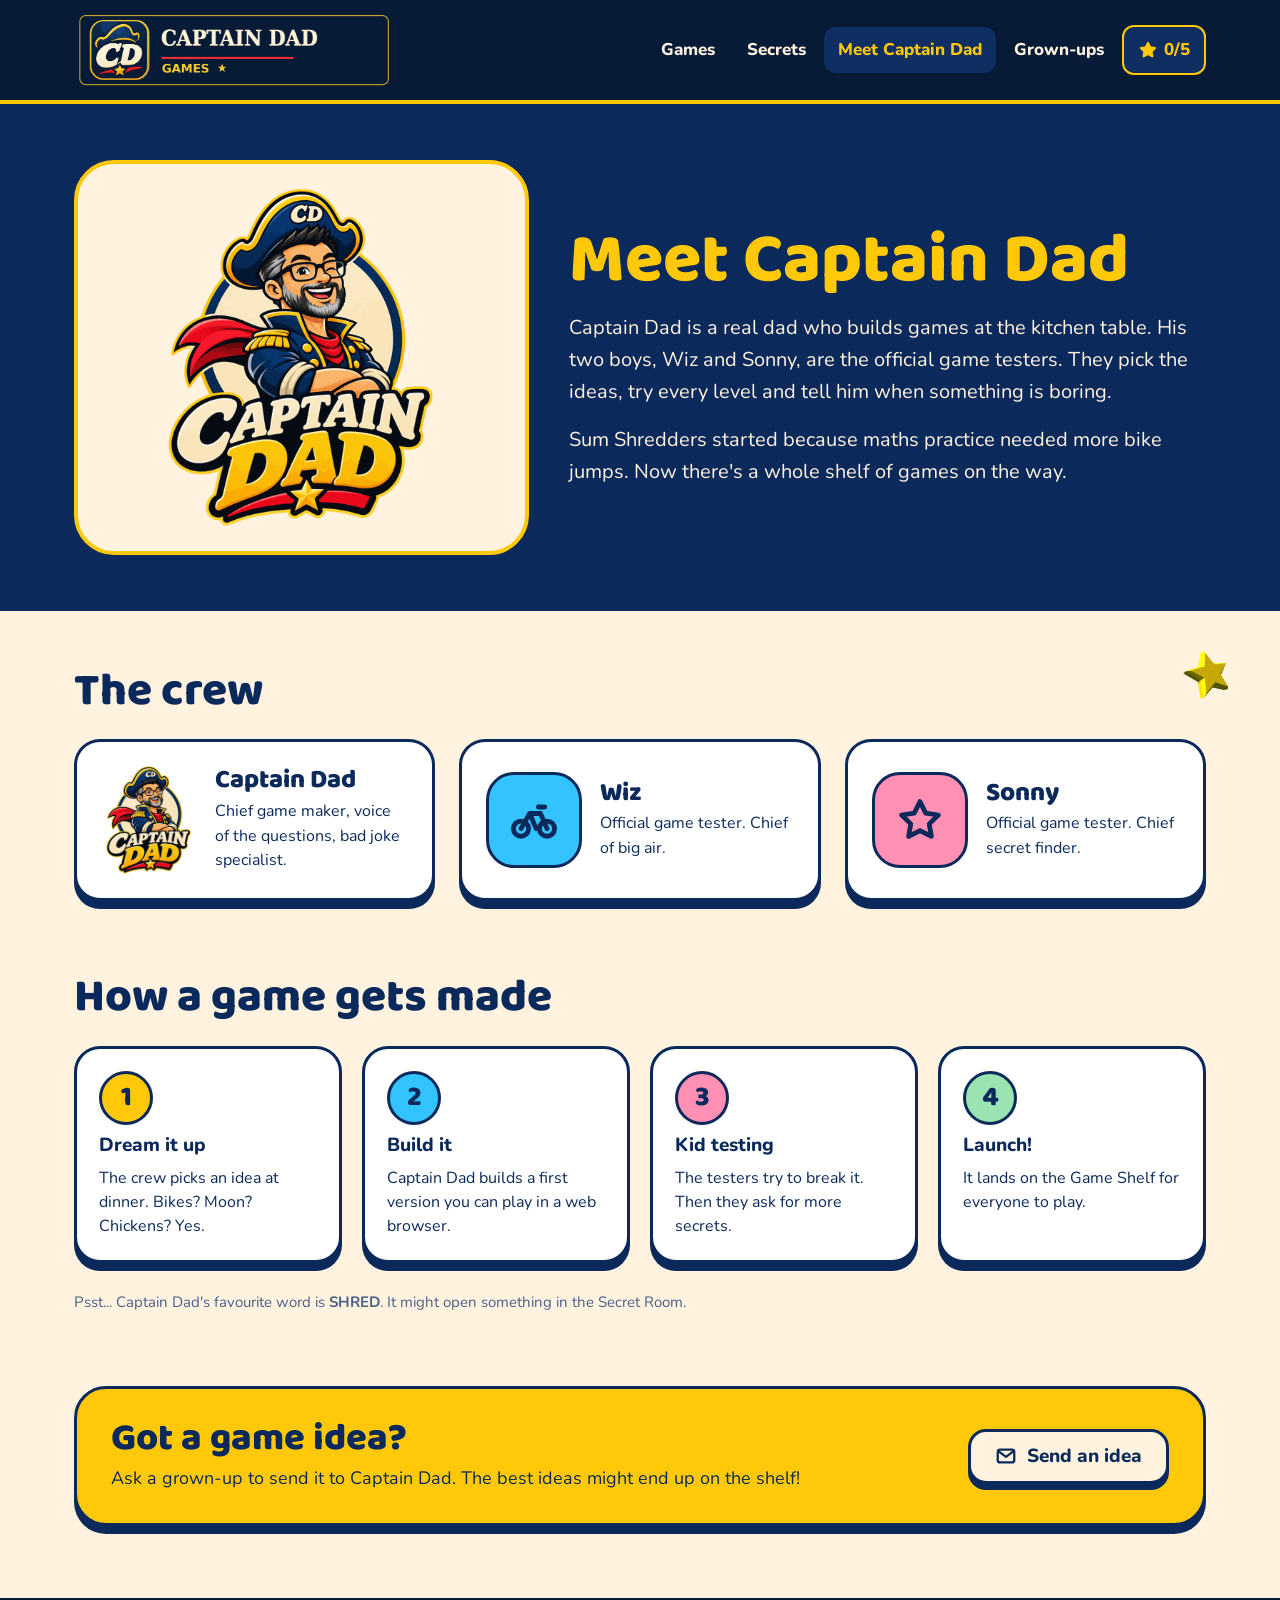
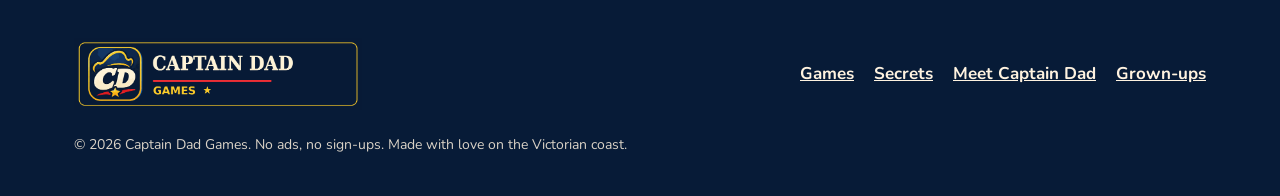
==== captain-dad/index.html @ f45ed6b6 "Captain Dad Games website: live 3D game shelf, Sum Shredders page, Meet Captain Dad, grown-ups, Secr" ====
<!doctype html>
<html lang="en-AU">
<head>
<meta charset="utf-8">
<meta name="viewport" content="width=device-width, initial-scale=1, viewport-fit=cover">
<title>Meet Captain Dad | Captain Dad Games</title>
<meta name="description" content="Captain Dad is a real dad who makes learning games with his two boys as official testers.">
<meta name="theme-color" content="#071b37">
<link rel="icon" type="image/png" sizes="32x32" href="/assets/img/cd-favicon-32.png">
<link rel="apple-touch-icon" href="/assets/img/cd-apple-touch-icon.png">
<link rel="canonical" href="https://captaindad.games/captain-dad/">
<meta property="og:type" content="website">
<meta property="og:site_name" content="Captain Dad Games">
<meta property="og:title" content="Meet Captain Dad | Captain Dad Games">
<meta property="og:description" content="Captain Dad is a real dad who makes learning games with his two boys as official testers.">
<meta property="og:url" content="https://captaindad.games/captain-dad/">
<meta property="og:image" content="https://captaindad.games/assets/img/hero.jpg">
<meta name="twitter:card" content="summary_large_image">
<link rel="preconnect" href="https://fonts.googleapis.com">
<link rel="preconnect" href="https://fonts.gstatic.com" crossorigin>
<link href="https://fonts.googleapis.com/css2?family=Baloo+2:wght@700;800&amp;family=Nunito:wght@400;600;700;800&amp;display=swap" rel="stylesheet">
<link rel="stylesheet" href="/assets/css/site.css">
</head>
<body data-page="captain-dad">
<a class="skip" href="#main">Skip to the good stuff</a>
<header class="site-header">
<div class="wrap">
<a class="logo-link" href="/" aria-label="Captain Dad Games home"><img src="/assets/img/captain-dad-wide-dark.png" alt="Captain Dad Games" width="320" height="80"></a>
<button class="menu-btn" type="button" aria-label="Menu" aria-expanded="false" aria-controls="site-nav"><svg width="24" height="24" viewBox="0 0 24 24" fill="none" stroke="currentColor" stroke-width="3" stroke-linecap="round" stroke-linejoin="round" aria-hidden="true"><path d="M4 7h16M4 12h16M4 17h16"/></svg></button>
<nav id="site-nav" class="nav" aria-label="Main"><a href="/#games">Games</a><a href="/secrets/">Secrets</a><a href="/captain-dad/" aria-current="page">Meet Captain Dad</a><a href="/grown-ups/">Grown-ups</a><a class="star-chip" href="/secrets/" aria-label="Stars found"><svg width="20" height="20" viewBox="0 0 24 24" fill="none" stroke="currentColor" stroke-width="2.5" stroke-linecap="round" stroke-linejoin="round" aria-hidden="true"><path d="M12 3.5l2.6 5.3 5.9.9-4.25 4.1 1 5.8L12 16.9l-5.25 2.7 1-5.8L3.5 9.7l5.9-.9z" fill="currentColor"/></svg><span data-star-count>0/5</span></a></nav>
</div>
</header>

<main id="main">
<section aria-labelledby="mH" style="background:#0b2a5b;color:var(--cream)">
<div class="wrap split" style="padding-top:56px;padding-bottom:56px">
<div style="flex:1 1 300px;display:flex;justify-content:center;background:var(--cream);border-radius:40px;border:4px solid #ffc90a;padding:24px"><img src="/assets/img/captain-dad-logo.png" alt="Captain Dad, winking, in his navy captain's cap" width="300" height="339"></div>
<div style="flex:1.4 1 420px;display:flex;flex-direction:column;gap:16px">
<h1 id="mH" style="color:#ffc90a;font-size:clamp(46px,6vw,70px);line-height:.98">Meet Captain Dad</h1>
<p style="font-size:20px;line-height:1.6">Captain Dad is a real dad who builds games at the kitchen table. His two boys, Wiz and Sonny, are the official game testers. They pick the ideas, try every level and tell him when something is boring.</p>
<p style="font-size:20px;line-height:1.6">Sum Shredders started because maths practice needed more bike jumps. Now there&#39;s a whole shelf of games on the way.</p>
</div>
</div>
</section>

<section class="section" aria-labelledby="crewH" style="position:relative">
<button class="hidden-star" type="button" data-star="captain" aria-label="A hidden golden star!" style="top:40px;right:4%"><img src="/assets/img/star.png" alt="" width="46" height="46"></button>
<div class="wrap">
<h2 id="crewH" style="margin-bottom:24px">The crew</h2>
<div class="grid">
<article class="card" style="padding:24px;display:flex;gap:18px;align-items:center"><img src="/assets/img/captain-dad-logo.png" alt="" width="96" height="108" loading="lazy" style="flex:0 0 96px"><div><h3 style="font-size:26px">Captain Dad</h3><p style="font-size:16px;margin-top:4px">Chief game maker, voice of the questions, bad joke specialist.</p></div></article>
<article class="card" style="padding:24px;display:flex;gap:18px;align-items:center"><span class="tile-icon" style="flex:0 0 96px;width:96px;height:96px;border-radius:28px;background:#33c3ff"><svg width="52" height="52" viewBox="0 0 24 24" fill="none" stroke="#0b2a5b" stroke-width="2.2" stroke-linecap="round" stroke-linejoin="round" aria-hidden="true"><circle cx="6" cy="16" r="3.5"/><circle cx="18" cy="16" r="3.5"/><path d="M6 16l4-7h5l3 7M10 9l3 7M14 6h3"/></svg></span><div><h3 style="font-size:26px">Wiz</h3><p style="font-size:16px;margin-top:4px">Official game tester. Chief of big air.</p></div></article>
<article class="card" style="padding:24px;display:flex;gap:18px;align-items:center"><span class="tile-icon" style="flex:0 0 96px;width:96px;height:96px;border-radius:28px;background:#ff8fb3"><svg width="52" height="52" viewBox="0 0 24 24" fill="none" stroke="#0b2a5b" stroke-width="2.2" stroke-linecap="round" stroke-linejoin="round" aria-hidden="true"><path d="M12 3.5l2.6 5.3 5.9.9-4.25 4.1 1 5.8L12 16.9l-5.25 2.7 1-5.8L3.5 9.7l5.9-.9z"/></svg></span><div><h3 style="font-size:26px">Sonny</h3><p style="font-size:16px;margin-top:4px">Official game tester. Chief secret finder.</p></div></article>
</div>
</div>
</section>

<section class="section" aria-labelledby="howH" style="padding-top:16px">
<div class="wrap">
<h2 id="howH" style="margin-bottom:24px">How a game gets made</h2>
<ol class="steps">
<li class="card"><span class="dot" style="background:#ffc90a">1</span><span class="t">Dream it up</span><span class="d">The crew picks an idea at dinner. Bikes? Moon? Chickens? Yes.</span></li>
<li class="card"><span class="dot" style="background:#33c3ff">2</span><span class="t">Build it</span><span class="d">Captain Dad builds a first version you can play in a web browser.</span></li>
<li class="card"><span class="dot" style="background:#ff8fb3">3</span><span class="t">Kid testing</span><span class="d">The testers try to break it. Then they ask for more secrets.</span></li>
<li class="card"><span class="dot" style="background:#9be3b0">4</span><span class="t">Launch!</span><span class="d">It lands on the Game Shelf for everyone to play.</span></li>
</ol>
<p style="margin-top:28px;font-size:15px;color:var(--muted)">Psst... Captain Dad&#39;s favourite word is <strong>SHRED</strong>. It might open something in the Secret Room.</p>
</div>
</section>

<section class="section" aria-labelledby="ideaH" style="padding-top:16px;padding-bottom:72px">
<div class="wrap">
<div class="callout">
<div style="flex:1 1 420px"><h2 id="ideaH" style="font-size:38px">Got a game idea?</h2><p style="margin-top:6px;font-size:18px">Ask a grown-up to send it to Captain Dad. The best ideas might end up on the shelf!</p></div>
<a class="btn cream" href="#" data-contact data-subject="A game idea for Captain Dad"><svg width="22" height="22" viewBox="0 0 24 24" fill="none" stroke="currentColor" stroke-width="2.5" stroke-linecap="round" stroke-linejoin="round" aria-hidden="true"><rect x="3" y="5" width="18" height="14" rx="2.5"/><path d="M4 7l8 6 8-6"/></svg>Send an idea</a>
</div>
</div>
</section>
</main>
<footer class="site-footer">
<div class="wrap">
<img src="/assets/img/captain-dad-wide-dark.png" alt="Captain Dad Games" width="288" height="72" loading="lazy">
<nav class="foot-links" aria-label="Footer">
<a href="/#games">Games</a><a href="/secrets/">Secrets</a><a href="/captain-dad/">Meet Captain Dad</a><a href="/grown-ups/">Grown-ups</a>
</nav>
<small>© <span data-year>2026</span> Captain Dad Games. No ads, no sign-ups. Made with love on the Victorian coast.</small>
</div>
</footer>
<script src="/assets/js/site.js"></script>
</body>
</html>
---- assets/css/site.css ----
/* Captain Dad Games: shared styles */
:root{
  --navy:#0b2a5b;--navy-art:#071b37;--navy-deep:#050e24;--cream:#fff3e0;--gold:#ffc90a;--sky:#33c3ff;--red:#ff4d4d;
  --muted:#4a5f86;--wood:#c98d4b;
  --display:'Baloo 2','Nunito',system-ui,sans-serif;--body:'Nunito',system-ui,sans-serif;
  --wrap:1180px;
}
*{box-sizing:border-box}
html{scroll-behavior:smooth}
@media (prefers-reduced-motion:reduce){html{scroll-behavior:auto}*{animation:none!important;transition:none!important}}
body{margin:0;background:var(--cream);color:var(--navy);font-family:var(--body);font-size:17px;line-height:1.55;-webkit-text-size-adjust:100%}
img{max-width:100%;display:block}
a{color:var(--navy)}
a:hover{color:#123f85}
h1,h2,h3{font-family:var(--display);font-weight:800;line-height:1.05;margin:0;color:var(--navy)}
p{margin:0}
.wrap{width:100%;max-width:var(--wrap);margin:0 auto;padding-left:24px;padding-right:24px}
.sr-only{position:absolute;width:1px;height:1px;padding:0;margin:-1px;overflow:hidden;clip:rect(0,0,0,0);border:0}
.skip{position:absolute;left:12px;top:-60px;background:var(--gold);color:var(--navy);padding:10px 16px;border-radius:12px;font-weight:800;z-index:50}
.skip:focus{top:12px}
:focus-visible{outline:4px solid var(--sky);outline-offset:3px;border-radius:8px}

/* ---------- header ---------- */
.site-header{background:var(--navy-art);border-bottom:4px solid var(--gold);position:relative;z-index:20}
.site-header .wrap{display:flex;align-items:center;justify-content:space-between;gap:12px;padding-top:10px;padding-bottom:10px}
.logo-link{display:block;line-height:0;flex:0 0 auto}
.logo-link img{width:320px;height:80px}
.nav{display:flex;align-items:center;gap:4px;flex-wrap:wrap}
.nav a{color:var(--cream);text-decoration:none;font-weight:800;font-size:17px;padding:10px 14px;border-radius:12px;min-height:44px;display:inline-flex;align-items:center;gap:6px}
.nav a:hover{background:#0f2f63;color:var(--gold)}
.nav a[aria-current="page"]{background:#0f2f63;color:var(--gold)}
.star-chip{background:#0f2f63;border:2px solid var(--gold);color:var(--gold)!important}
.star-chip svg{flex:0 0 auto}
.menu-btn{display:none;width:48px;height:48px;border-radius:14px;border:3px solid var(--gold);background:transparent;color:var(--gold);align-items:center;justify-content:center;cursor:pointer}
@media (max-width:900px){
  .logo-link img{width:256px;height:64px}
  .menu-btn{display:inline-flex}
  .nav{display:none;position:absolute;left:0;right:0;top:100%;background:var(--navy-art);border-bottom:4px solid var(--gold);flex-direction:column;align-items:stretch;padding:8px 16px 16px}
  .nav.open{display:flex}
  .nav a{font-size:19px;padding:12px 14px}
}
@media (max-width:360px){.logo-link img{width:224px;height:56px}}

/* ---------- buttons & cards ---------- */
.btn{display:inline-flex;align-items:center;justify-content:center;gap:10px;background:var(--gold);color:var(--navy);border:3px solid var(--navy);border-radius:18px;box-shadow:0 6px 0 var(--navy);padding:13px 24px;font-family:var(--body);font-weight:800;font-size:19px;line-height:1.2;text-decoration:none;min-height:52px;cursor:pointer;transition:transform .12s,box-shadow .12s}
.btn:hover{color:var(--navy);transform:translateY(-2px);box-shadow:0 8px 0 var(--navy)}
.btn:active{transform:translateY(4px);box-shadow:0 2px 0 var(--navy)}
.btn.cream{background:var(--cream)}
.btn.sky{background:var(--sky)}
.btn.white{background:#fff}
.btn.big{font-size:22px;padding:16px 32px}
.btn.locked{background:var(--cream);border-style:dashed;box-shadow:none;cursor:default;transform:none}
.card{background:#fff;border:3px solid var(--navy);border-radius:26px;box-shadow:0 8px 0 var(--navy)}
.eyebrow{display:inline-block;background:var(--navy);color:var(--gold);font-weight:800;font-size:15px;letter-spacing:1.5px;padding:8px 14px;border-radius:999px}
.kicker{font-weight:800;font-size:14px;letter-spacing:1.5px;text-transform:uppercase;color:var(--muted)}
.section{padding:56px 0}
.section h2{font-size:clamp(34px,4.5vw,46px)}
.lede{font-size:18px;line-height:1.6;margin-top:8px}
.grid{display:grid;gap:24px;grid-template-columns:repeat(auto-fit,minmax(240px,1fr))}

/* ---------- hero (home) ---------- */
.hero{position:relative;background:#2fb4f5;min-height:600px;display:flex;align-items:center;overflow:hidden}
.hero-stage{position:absolute;inset:0}
.hero-stage canvas,.hero-stage img{position:absolute;inset:0;width:100%;height:100%;object-fit:cover;object-position:80% 50%}
.hero-stage canvas{cursor:default;touch-action:pan-y}
.hero .wrap{position:relative;z-index:2;padding-top:48px;padding-bottom:64px;pointer-events:none}
.hero-copy{max-width:460px;display:flex;flex-direction:column;gap:18px;align-items:flex-start;pointer-events:auto}
.hero h1{font-size:clamp(44px,6vw,72px);line-height:.98;text-shadow:0 3px 0 rgba(255,255,255,.55)}
.hero-copy .blurb{font-size:20px;line-height:1.5;font-weight:700;background:rgba(255,243,224,.88);padding:12px 16px;border-radius:16px}
.btn-row{display:flex;flex-wrap:wrap;gap:14px;margin-top:6px}
.hero-toast{position:absolute;z-index:4;left:50%;bottom:24px;transform:translateX(-50%);background:var(--navy);color:var(--gold);font-weight:800;padding:10px 18px;border-radius:999px;opacity:0;pointer-events:none;transition:opacity .25s}
.hero-toast.show{opacity:1}
@media (max-width:879px){
  .hero{flex-direction:column;align-items:stretch;min-height:0}
  .hero .wrap{order:1}
  .hero-stage{order:2}
  .hero .wrap{padding-top:28px;padding-bottom:0}
  .hero-copy{max-width:none}
  .hero-stage{position:relative;height:clamp(320px,80vw,460px);margin-top:8px}
  .hero-stage img{object-position:50% 60%}
}

/* ---------- game shelf ---------- */
.shelf-head{display:flex;flex-wrap:wrap;align-items:flex-end;justify-content:space-between;gap:16px;margin-bottom:76px}
.shelf-head img{width:260px;height:auto}
.shelf{display:grid;gap:28px;row-gap:84px;grid-template-columns:repeat(auto-fit,minmax(250px,1fr))}
.game-card{position:relative;padding:22px 22px 24px;display:flex;flex-direction:column;gap:12px}
.game-card .box{width:170px;height:184px;object-fit:contain;align-self:center;margin-top:-64px;filter:drop-shadow(0 10px 10px rgba(11,42,91,.25));transition:transform .2s}
.game-card:hover .box{transform:translateY(-6px) rotate(-2deg)}
.game-card h3{font-size:28px}
.game-card .desc{flex-grow:1;font-size:16px;line-height:1.5}
.badge-new{position:absolute;top:14px;right:14px;background:var(--red);color:#fff;font-weight:800;font-size:13px;letter-spacing:1px;padding:5px 10px;border-radius:999px}
.plank{height:30px;margin-top:28px;background:var(--wood);border:3px solid var(--navy);border-radius:12px;box-shadow:0 8px 0 var(--navy)}

/* ---------- star hunt ---------- */
.hidden-star{position:absolute;width:46px;height:46px;padding:0;border:0;background:transparent;cursor:pointer;z-index:5;animation:twinkle 2.6s ease-in-out infinite}
.hidden-star img{width:100%;height:100%;object-fit:contain;transform:rotate(-12deg)}
.hidden-star.found{display:none}
@keyframes twinkle{0%,100%{transform:scale(1)}50%{transform:scale(1.12)}}
.star-pop{position:fixed;z-index:60;pointer-events:none;width:64px;height:64px;animation:pop .9s ease-out forwards}
@keyframes pop{0%{transform:scale(.6);opacity:1}100%{transform:translateY(-80px) scale(1.6);opacity:0}}
.toast{position:fixed;left:50%;bottom:24px;transform:translateX(-50%) translateY(20px);background:var(--navy);color:var(--cream);border:3px solid var(--gold);font-weight:800;font-size:18px;padding:12px 20px;border-radius:18px;z-index:70;opacity:0;transition:opacity .25s,transform .25s;max-width:calc(100vw - 32px);text-align:center}
.toast.show{opacity:1;transform:translateX(-50%) translateY(0)}
.hunt{position:relative;background:var(--navy);color:var(--cream);border-radius:32px;padding:30px 34px;display:flex;flex-wrap:wrap;align-items:center;gap:26px;box-shadow:0 8px 0 var(--navy-deep)}
.hunt img{width:104px;height:auto}
.hunt h2{color:var(--gold);font-size:36px}
.hunt .txt{flex:1 1 320px}
.pips{display:flex;gap:8px;align-items:center}
.pips svg{width:34px;height:34px}
.pips .on{color:var(--gold)}
.pips .off{color:#6f86b3}
.pips .count{margin-left:8px;font-family:var(--display);font-weight:800;font-size:28px;color:var(--gold)}
.hunt a{color:var(--gold)}

/* ---------- misc sections ---------- */
.split{display:flex;flex-wrap:wrap;gap:40px;align-items:center}
.split > *{min-width:0}
.ticks{list-style:none;margin:0;padding:0;display:grid;gap:16px;grid-template-columns:repeat(auto-fit,minmax(180px,1fr))}
.ticks li{display:flex;gap:10px;align-items:center;font-weight:800;font-size:17px}
.band-white{background:#fff;border-top:3px solid var(--navy)}
.steps{list-style:none;margin:0;padding:0;display:grid;gap:20px;grid-template-columns:repeat(auto-fit,minmax(230px,1fr))}
.steps li{padding:22px;display:flex;flex-direction:column;gap:6px}
.steps .num{font-family:var(--display);font-weight:800;font-size:44px;line-height:1}
.steps .t{font-weight:800;font-size:19px}
.steps .d{font-size:16px;line-height:1.5}
.dot{width:54px;height:54px;border-radius:50%;border:3px solid var(--navy);display:inline-flex;align-items:center;justify-content:center;font-family:var(--display);font-weight:800;font-size:28px}
.tile-icon{flex:0 0 52px;width:52px;height:52px;border-radius:16px;border:3px solid var(--navy);display:inline-flex;align-items:center;justify-content:center}
.feats{list-style:none;margin:0;padding:0;display:grid;gap:24px;grid-template-columns:repeat(auto-fit,minmax(260px,1fr))}
.feats li{display:flex;gap:14px;align-items:flex-start}
.feats .t{font-weight:800;font-size:18px}
.feats .d{font-size:16px;line-height:1.5;margin-top:2px}
.shots{display:grid;gap:24px;grid-template-columns:repeat(auto-fit,minmax(300px,1fr))}
.shots figure{margin:0;display:flex;flex-direction:column;gap:10px}
.shots img{width:100%;height:auto;aspect-ratio:16/9;object-fit:cover;border:3px solid var(--navy);border-radius:20px;box-shadow:0 6px 0 var(--navy)}
.shots figcaption{font-weight:800;font-size:16px}
.levels{display:grid;gap:24px;grid-template-columns:repeat(auto-fit,minmax(280px,1fr))}
.level{padding:24px;display:flex;flex-direction:column;gap:12px}
.level .top{display:flex;justify-content:space-between;align-items:center;gap:10px;flex-wrap:wrap}
.level h3{font-size:30px}
.pill{color:#fff;font-weight:800;font-size:14px;padding:6px 12px;border-radius:999px}
.level ul{list-style:none;margin:0;padding:0;display:flex;flex-direction:column;gap:6px}
.level li{display:flex;gap:8px;align-items:flex-start;font-size:16px;line-height:1.5}
.level li svg{flex:0 0 18px;margin-top:3px}
.level .ex{font-family:var(--display);font-weight:800;font-size:26px;background:var(--cream);border-radius:14px;padding:8px 14px;text-align:center}
.game-hero{background:linear-gradient(180deg,#2fb4f5 0%,#9fe3ff 100%);border-bottom:3px solid var(--navy)}
.game-hero .split{padding-top:44px;padding-bottom:56px}
.game-hero .copy{flex:1 1 360px;display:flex;flex-direction:column;gap:16px;align-items:flex-start}
.game-hero .pic{flex:1.3 1 440px}
.game-hero .pic img{width:100%;height:auto;aspect-ratio:16/9;object-fit:cover;border:4px solid var(--navy);border-radius:26px;box-shadow:0 10px 0 var(--navy);transform:rotate(1.5deg)}
.app-icon{width:120px;height:120px;border-radius:27px;border:3px solid var(--navy);box-shadow:0 6px 0 var(--navy)}
.devices{display:flex;flex-wrap:wrap;gap:8px 16px;align-items:center;font-weight:700;font-size:15px}
.devices span{display:inline-flex;gap:6px;align-items:center}
.back{font-weight:800;font-size:16px}
.panel-navy{background:var(--navy);color:var(--cream);border-radius:28px;padding:28px 30px}
.panel-navy h2{color:var(--gold)}
.callout{background:var(--gold);border:3px solid var(--navy);border-radius:32px;box-shadow:0 8px 0 var(--navy);padding:30px 34px;display:flex;flex-wrap:wrap;gap:24px;align-items:center;justify-content:space-between}
.table-box{overflow-x:auto;border:3px solid var(--navy);border-radius:22px;background:#fff}
table{width:100%;min-width:640px;border-collapse:collapse}
th,td{padding:14px 16px;text-align:left;vertical-align:top;font-size:16px;line-height:1.5}
thead th{background:var(--navy);color:var(--cream);font-size:15px}
tbody tr+tr th,tbody tr+tr td{border-top:2px solid #e5d9c4}
tbody th{font-weight:800}
details{background:#fff;border:3px solid var(--navy);border-radius:18px;padding:14px 20px}
summary{font-weight:800;font-size:18px;cursor:pointer;min-height:30px}
details p{margin-top:10px;font-size:16px;line-height:1.55}
.faq{display:flex;flex-direction:column;gap:12px}

/* ---------- secrets ---------- */
.secret-page{background:var(--navy-art);color:var(--cream)}
.secret-page h1,.secret-page h2{color:var(--gold)}
.badges{list-style:none;margin:0;padding:0;display:grid;gap:18px;grid-template-columns:repeat(auto-fit,minmax(190px,1fr))}
.badge{border-radius:24px;padding:20px;display:flex;flex-direction:column;align-items:center;gap:8px;text-align:center;background:#0b2550;border:3px dashed #4d6799}
.badge .medal{width:84px;height:84px;border-radius:50%;display:inline-flex;align-items:center;justify-content:center;background:#1b3a6e;border:4px solid #4d6799;color:#9fb2d6}
.badge .t{font-weight:800;font-size:18px;color:#c9d5ec}
.badge .d{font-size:15px;line-height:1.45;color:#9fb2d6}
.badge.got{background:#13386f;border:3px solid var(--gold)}
.badge.got .medal{border-color:var(--gold);color:var(--navy);box-shadow:0 5px 0 var(--navy-deep)}
.badge.got .t{color:var(--gold)}
.badge.got .d{color:var(--cream)}
.code-form{flex:1 1 420px;background:var(--gold);color:var(--navy);border:3px solid var(--navy);border-radius:28px;box-shadow:0 8px 0 var(--navy-deep);padding:28px 30px;display:flex;flex-direction:column;gap:12px}
.code-form h2{color:var(--navy)}
.code-form input{flex:1 1 200px;min-width:0;min-height:54px;border:3px solid var(--navy);border-radius:16px;padding:0 16px;font-family:var(--display);font-weight:800;font-size:24px;letter-spacing:3px;text-transform:uppercase;color:var(--navy);background:#fff}
.code-msg{font-weight:800;font-size:18px;min-height:27px}
.code-msg.good{background:#fff;border-radius:14px;padding:10px 14px}
.soon{flex:1 1 420px;background:#13386f;border:3px solid var(--sky);border-radius:28px;padding:28px 30px;display:flex;gap:20px;align-items:center;flex-wrap:wrap}
.soon h2{color:var(--sky)}

/* ---------- footer ---------- */
.site-footer{background:var(--navy-art);color:var(--cream)}
.site-footer .wrap{display:flex;flex-wrap:wrap;gap:24px 32px;justify-content:space-between;align-items:center;padding-top:40px;padding-bottom:40px}
.site-footer img{width:288px;height:72px}
.foot-links{display:flex;flex-wrap:wrap;gap:8px 20px;font-weight:700}
.foot-links a{color:var(--cream)}
.foot-links a:hover{color:var(--gold)}
.site-footer small{width:100%;font-size:14px;opacity:.85}
@media (max-width:879px){.hero .hidden-star{top:auto!important;bottom:16px;right:16px!important}}
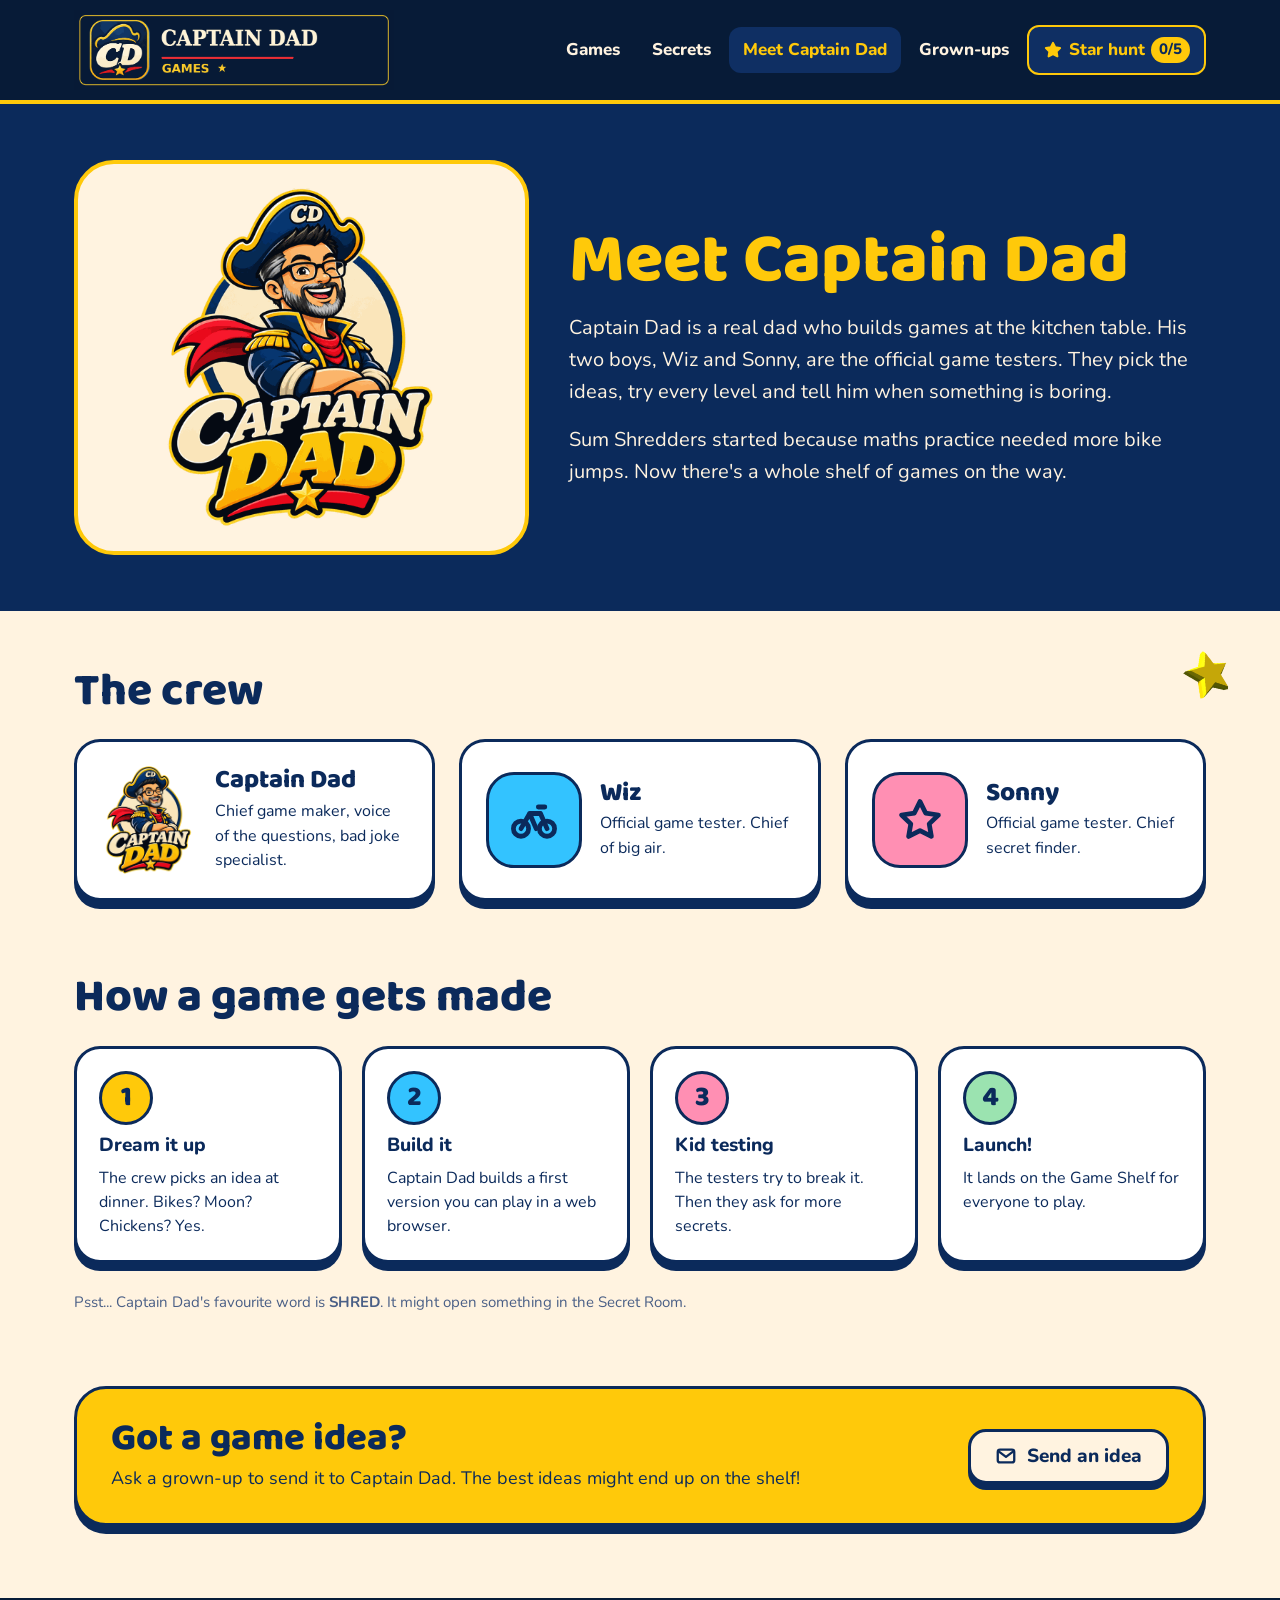
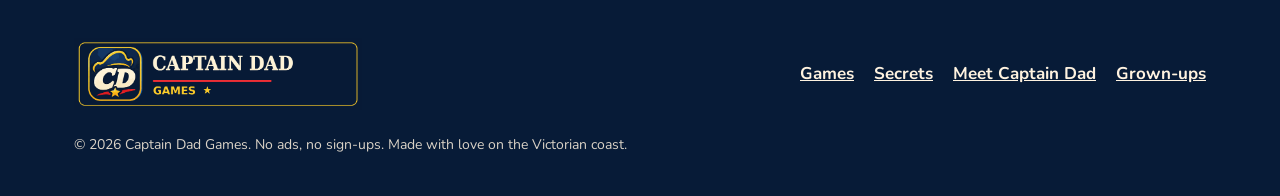
==== commit 9721ca21: "Star hunt counter: label it 'Stars found' with a progress bar so it doesn't look like a rating Co-Au" ====
--- a/captain-dad/index.html
+++ b/captain-dad/index.html
@@ -27,7 +27,7 @@
 <div class="wrap">
 <a class="logo-link" href="/" aria-label="Captain Dad Games home"><img src="/assets/img/captain-dad-wide-dark.png" alt="Captain Dad Games" width="320" height="80"></a>
 <button class="menu-btn" type="button" aria-label="Menu" aria-expanded="false" aria-controls="site-nav"><svg width="24" height="24" viewBox="0 0 24 24" fill="none" stroke="currentColor" stroke-width="3" stroke-linecap="round" stroke-linejoin="round" aria-hidden="true"><path d="M4 7h16M4 12h16M4 17h16"/></svg></button>
-<nav id="site-nav" class="nav" aria-label="Main"><a href="/#games">Games</a><a href="/secrets/">Secrets</a><a href="/captain-dad/" aria-current="page">Meet Captain Dad</a><a href="/grown-ups/">Grown-ups</a><a class="star-chip" href="/secrets/" aria-label="Stars found"><svg width="20" height="20" viewBox="0 0 24 24" fill="none" stroke="currentColor" stroke-width="2.5" stroke-linecap="round" stroke-linejoin="round" aria-hidden="true"><path d="M12 3.5l2.6 5.3 5.9.9-4.25 4.1 1 5.8L12 16.9l-5.25 2.7 1-5.8L3.5 9.7l5.9-.9z" fill="currentColor"/></svg><span data-star-count>0/5</span></a></nav>
+<nav id="site-nav" class="nav" aria-label="Main"><a href="/#games">Games</a><a href="/secrets/">Secrets</a><a href="/captain-dad/" aria-current="page">Meet Captain Dad</a><a href="/grown-ups/">Grown-ups</a><a class="star-chip" href="/secrets/" aria-label="Star hunt: stars found so far"><svg width="20" height="20" viewBox="0 0 24 24" fill="none" stroke="currentColor" stroke-width="2.5" stroke-linecap="round" stroke-linejoin="round" aria-hidden="true"><path d="M12 3.5l2.6 5.3 5.9.9-4.25 4.1 1 5.8L12 16.9l-5.25 2.7 1-5.8L3.5 9.7l5.9-.9z" fill="currentColor"/></svg><span>Star hunt</span><span data-star-count>0/5</span></a></nav>
 </div>
 </header>
 
--- a/assets/css/site.css
+++ b/assets/css/site.css
@@ -31,6 +31,7 @@
 .nav a[aria-current="page"]{background:#0f2f63;color:var(--gold)}
 .star-chip{background:#0f2f63;border:2px solid var(--gold);color:var(--gold)!important}
 .star-chip svg{flex:0 0 auto}
+.star-chip [data-star-count]{background:var(--gold);color:var(--navy);border-radius:999px;padding:1px 8px;font-size:15px}
 .menu-btn{display:none;width:48px;height:48px;border-radius:14px;border:3px solid var(--gold);background:transparent;color:var(--gold);align-items:center;justify-content:center;cursor:pointer}
 @media (max-width:900px){
   .logo-link img{width:256px;height:64px}
@@ -105,11 +106,13 @@
 .hunt img{width:104px;height:auto}
 .hunt h2{color:var(--gold);font-size:36px}
 .hunt .txt{flex:1 1 320px}
-.pips{display:flex;gap:8px;align-items:center}
-.pips svg{width:34px;height:34px}
-.pips .on{color:var(--gold)}
-.pips .off{color:#6f86b3}
-.pips .count{margin-left:8px;font-family:var(--display);font-weight:800;font-size:28px;color:var(--gold)}
+.pips{display:flex;flex-wrap:wrap;gap:8px 12px;align-items:center}
+.pips-label{width:100%;font-weight:800;font-size:14px;letter-spacing:1.5px;text-transform:uppercase;color:#c9d5ec}
+.pips-track{display:flex;gap:6px;background:#06142e;border:3px solid #4d6799;border-radius:16px;padding:5px}
+.pips .slot{width:34px;height:30px;border-radius:9px;background:#1b3a6e;display:inline-flex;align-items:center;justify-content:center;color:var(--navy)}
+.pips .slot.on{background:var(--gold)}
+.pips .slot svg{width:20px;height:20px}
+.pips .count{font-family:var(--display);font-weight:800;font-size:26px;color:var(--gold);white-space:nowrap}
 .hunt a{color:var(--gold)}
 
 /* ---------- misc sections ---------- */
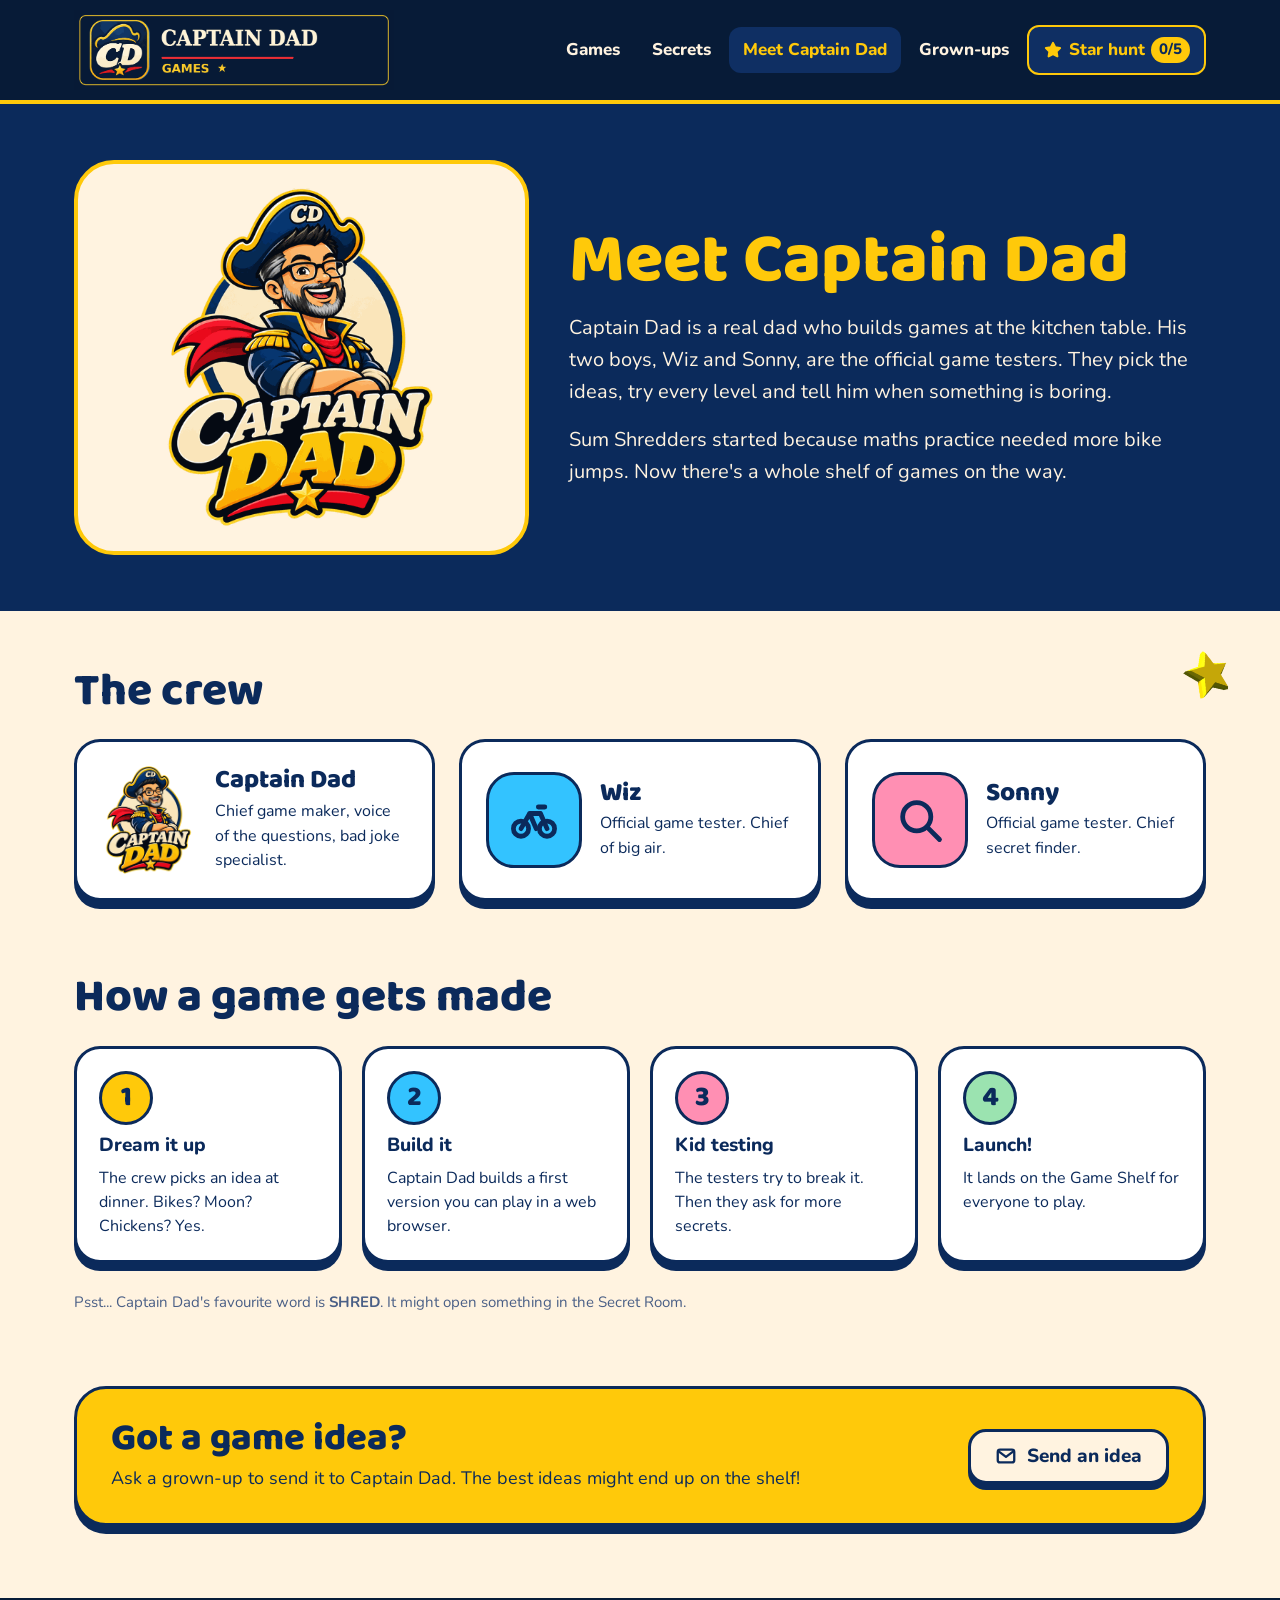
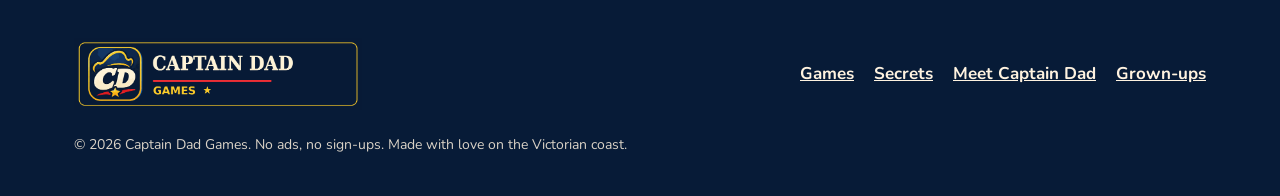
==== commit 21f056fd: "Keep stars for the star hunt only: gems in 3D, ticks, gift and magnifier icons elsewhere Co-Authored" ====
--- a/captain-dad/index.html
+++ b/captain-dad/index.html
@@ -50,7 +50,7 @@
 <div class="grid">
 <article class="card" style="padding:24px;display:flex;gap:18px;align-items:center"><img src="/assets/img/captain-dad-logo.png" alt="" width="96" height="108" loading="lazy" style="flex:0 0 96px"><div><h3 style="font-size:26px">Captain Dad</h3><p style="font-size:16px;margin-top:4px">Chief game maker, voice of the questions, bad joke specialist.</p></div></article>
 <article class="card" style="padding:24px;display:flex;gap:18px;align-items:center"><span class="tile-icon" style="flex:0 0 96px;width:96px;height:96px;border-radius:28px;background:#33c3ff"><svg width="52" height="52" viewBox="0 0 24 24" fill="none" stroke="#0b2a5b" stroke-width="2.2" stroke-linecap="round" stroke-linejoin="round" aria-hidden="true"><circle cx="6" cy="16" r="3.5"/><circle cx="18" cy="16" r="3.5"/><path d="M6 16l4-7h5l3 7M10 9l3 7M14 6h3"/></svg></span><div><h3 style="font-size:26px">Wiz</h3><p style="font-size:16px;margin-top:4px">Official game tester. Chief of big air.</p></div></article>
-<article class="card" style="padding:24px;display:flex;gap:18px;align-items:center"><span class="tile-icon" style="flex:0 0 96px;width:96px;height:96px;border-radius:28px;background:#ff8fb3"><svg width="52" height="52" viewBox="0 0 24 24" fill="none" stroke="#0b2a5b" stroke-width="2.2" stroke-linecap="round" stroke-linejoin="round" aria-hidden="true"><path d="M12 3.5l2.6 5.3 5.9.9-4.25 4.1 1 5.8L12 16.9l-5.25 2.7 1-5.8L3.5 9.7l5.9-.9z"/></svg></span><div><h3 style="font-size:26px">Sonny</h3><p style="font-size:16px;margin-top:4px">Official game tester. Chief secret finder.</p></div></article>
+<article class="card" style="padding:24px;display:flex;gap:18px;align-items:center"><span class="tile-icon" style="flex:0 0 96px;width:96px;height:96px;border-radius:28px;background:#ff8fb3"><svg width="52" height="52" viewBox="0 0 24 24" fill="none" stroke="#0b2a5b" stroke-width="2.2" stroke-linecap="round" stroke-linejoin="round" aria-hidden="true"><circle cx="10.5" cy="10.5" r="6.5"/><path d="M15.3 15.3L21 21"/></svg></span><div><h3 style="font-size:26px">Sonny</h3><p style="font-size:16px;margin-top:4px">Official game tester. Chief secret finder.</p></div></article>
 </div>
 </div>
 </section>
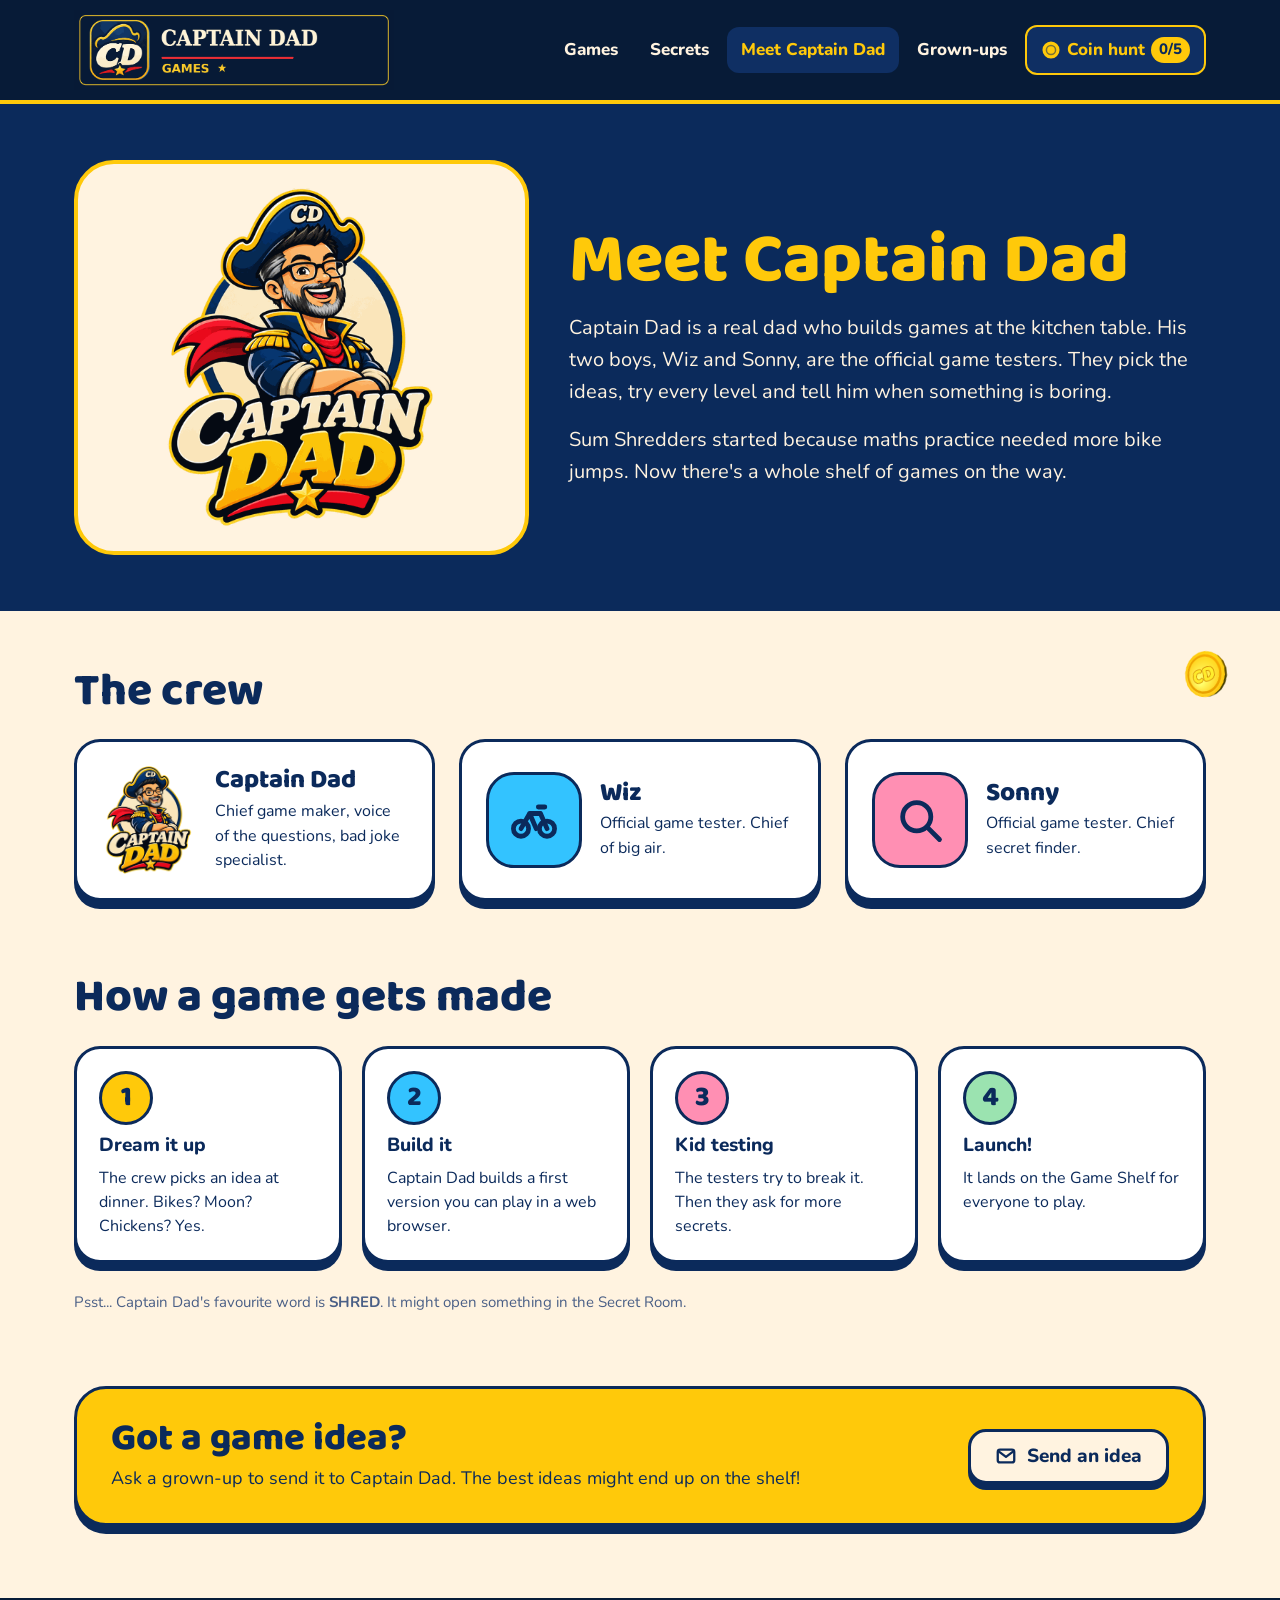
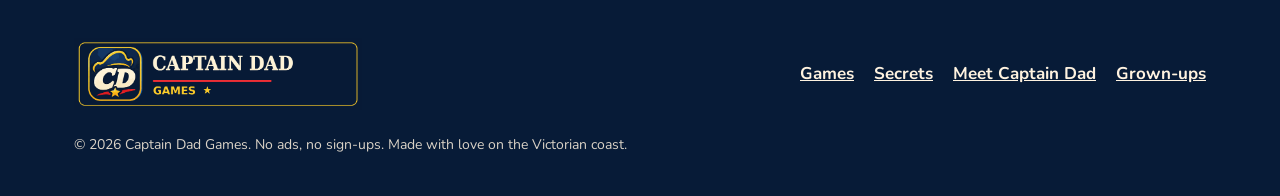
==== commit 32ff00e4: "Star hunt becomes a coin hunt (gold CD coins) with a ? help tooltip Co-Authored-By: Claude Opus 5.5 " ====
--- a/captain-dad/index.html
+++ b/captain-dad/index.html
@@ -6,35 +6,35 @@
 <title>Meet Captain Dad | Captain Dad Games</title>
 <meta name="description" content="Captain Dad is a real dad who makes learning games with his two boys as official testers.">
 <meta name="theme-color" content="#071b37">
-<link rel="icon" type="image/png" sizes="32x32" href="/assets/img/cd-favicon-32.png">
-<link rel="apple-touch-icon" href="/assets/img/cd-apple-touch-icon.png">
+<link rel="icon" type="image/png" sizes="32x32" href="/assets/img/cd-favicon-32.png?v=3">
+<link rel="apple-touch-icon" href="/assets/img/cd-apple-touch-icon.png?v=3">
 <link rel="canonical" href="https://captaindad.games/captain-dad/">
 <meta property="og:type" content="website">
 <meta property="og:site_name" content="Captain Dad Games">
 <meta property="og:title" content="Meet Captain Dad | Captain Dad Games">
 <meta property="og:description" content="Captain Dad is a real dad who makes learning games with his two boys as official testers.">
 <meta property="og:url" content="https://captaindad.games/captain-dad/">
-<meta property="og:image" content="https://captaindad.games/assets/img/hero.jpg">
+<meta property="og:image" content="https://captaindad.games/assets/img/hero.jpg?v=3">
 <meta name="twitter:card" content="summary_large_image">
 <link rel="preconnect" href="https://fonts.googleapis.com">
 <link rel="preconnect" href="https://fonts.gstatic.com" crossorigin>
 <link href="https://fonts.googleapis.com/css2?family=Baloo+2:wght@700;800&amp;family=Nunito:wght@400;600;700;800&amp;display=swap" rel="stylesheet">
-<link rel="stylesheet" href="/assets/css/site.css">
+<link rel="stylesheet" href="/assets/css/site.css?v=4">
 </head>
 <body data-page="captain-dad">
 <a class="skip" href="#main">Skip to the good stuff</a>
 <header class="site-header">
 <div class="wrap">
-<a class="logo-link" href="/" aria-label="Captain Dad Games home"><img src="/assets/img/captain-dad-wide-dark.png" alt="Captain Dad Games" width="320" height="80"></a>
+<a class="logo-link" href="/" aria-label="Captain Dad Games home"><img src="/assets/img/captain-dad-wide-dark.png?v=3" alt="Captain Dad Games" width="320" height="80"></a>
 <button class="menu-btn" type="button" aria-label="Menu" aria-expanded="false" aria-controls="site-nav"><svg width="24" height="24" viewBox="0 0 24 24" fill="none" stroke="currentColor" stroke-width="3" stroke-linecap="round" stroke-linejoin="round" aria-hidden="true"><path d="M4 7h16M4 12h16M4 17h16"/></svg></button>
-<nav id="site-nav" class="nav" aria-label="Main"><a href="/#games">Games</a><a href="/secrets/">Secrets</a><a href="/captain-dad/" aria-current="page">Meet Captain Dad</a><a href="/grown-ups/">Grown-ups</a><a class="star-chip" href="/secrets/" aria-label="Star hunt: stars found so far"><svg width="20" height="20" viewBox="0 0 24 24" fill="none" stroke="currentColor" stroke-width="2.5" stroke-linecap="round" stroke-linejoin="round" aria-hidden="true"><path d="M12 3.5l2.6 5.3 5.9.9-4.25 4.1 1 5.8L12 16.9l-5.25 2.7 1-5.8L3.5 9.7l5.9-.9z" fill="currentColor"/></svg><span>Star hunt</span><span data-star-count>0/5</span></a></nav>
+<nav id="site-nav" class="nav" aria-label="Main"><a href="/#games">Games</a><a href="/secrets/">Secrets</a><a href="/captain-dad/" aria-current="page">Meet Captain Dad</a><a href="/grown-ups/">Grown-ups</a><a class="coin-chip" href="/secrets/" aria-label="Coin hunt: coins found so far"><svg width="20" height="20" viewBox="0 0 24 24" fill="none" stroke="currentColor" stroke-width="2.5" stroke-linecap="round" stroke-linejoin="round" aria-hidden="true"><circle cx="12" cy="12" r="9" fill="currentColor"/><circle cx="12" cy="12" r="5.5" fill="none" stroke="#0b2a5b" stroke-width="1.8" opacity=".55"/></svg><span>Coin hunt</span><span data-star-count>0/5</span></a></nav>
 </div>
 </header>
 
 <main id="main">
 <section aria-labelledby="mH" style="background:#0b2a5b;color:var(--cream)">
 <div class="wrap split" style="padding-top:56px;padding-bottom:56px">
-<div style="flex:1 1 300px;display:flex;justify-content:center;background:var(--cream);border-radius:40px;border:4px solid #ffc90a;padding:24px"><img src="/assets/img/captain-dad-logo.png" alt="Captain Dad, winking, in his navy captain's cap" width="300" height="339"></div>
+<div style="flex:1 1 300px;display:flex;justify-content:center;background:var(--cream);border-radius:40px;border:4px solid #ffc90a;padding:24px"><img src="/assets/img/captain-dad-logo.png?v=3" alt="Captain Dad, winking, in his navy captain's cap" width="300" height="339"></div>
 <div style="flex:1.4 1 420px;display:flex;flex-direction:column;gap:16px">
 <h1 id="mH" style="color:#ffc90a;font-size:clamp(46px,6vw,70px);line-height:.98">Meet Captain Dad</h1>
 <p style="font-size:20px;line-height:1.6">Captain Dad is a real dad who builds games at the kitchen table. His two boys, Wiz and Sonny, are the official game testers. They pick the ideas, try every level and tell him when something is boring.</p>
@@ -44,11 +44,11 @@
 </section>
 
 <section class="section" aria-labelledby="crewH" style="position:relative">
-<button class="hidden-star" type="button" data-star="captain" aria-label="A hidden golden star!" style="top:40px;right:4%"><img src="/assets/img/star.png" alt="" width="46" height="46"></button>
+<button class="hidden-coin" type="button" data-coin="captain" aria-label="A hidden gold coin!" style="top:40px;right:4%"><img src="/assets/img/coin.png?v=3" alt="" width="46" height="46"></button>
 <div class="wrap">
 <h2 id="crewH" style="margin-bottom:24px">The crew</h2>
 <div class="grid">
-<article class="card" style="padding:24px;display:flex;gap:18px;align-items:center"><img src="/assets/img/captain-dad-logo.png" alt="" width="96" height="108" loading="lazy" style="flex:0 0 96px"><div><h3 style="font-size:26px">Captain Dad</h3><p style="font-size:16px;margin-top:4px">Chief game maker, voice of the questions, bad joke specialist.</p></div></article>
+<article class="card" style="padding:24px;display:flex;gap:18px;align-items:center"><img src="/assets/img/captain-dad-logo.png?v=3" alt="" width="96" height="108" loading="lazy" style="flex:0 0 96px"><div><h3 style="font-size:26px">Captain Dad</h3><p style="font-size:16px;margin-top:4px">Chief game maker, voice of the questions, bad joke specialist.</p></div></article>
 <article class="card" style="padding:24px;display:flex;gap:18px;align-items:center"><span class="tile-icon" style="flex:0 0 96px;width:96px;height:96px;border-radius:28px;background:#33c3ff"><svg width="52" height="52" viewBox="0 0 24 24" fill="none" stroke="#0b2a5b" stroke-width="2.2" stroke-linecap="round" stroke-linejoin="round" aria-hidden="true"><circle cx="6" cy="16" r="3.5"/><circle cx="18" cy="16" r="3.5"/><path d="M6 16l4-7h5l3 7M10 9l3 7M14 6h3"/></svg></span><div><h3 style="font-size:26px">Wiz</h3><p style="font-size:16px;margin-top:4px">Official game tester. Chief of big air.</p></div></article>
 <article class="card" style="padding:24px;display:flex;gap:18px;align-items:center"><span class="tile-icon" style="flex:0 0 96px;width:96px;height:96px;border-radius:28px;background:#ff8fb3"><svg width="52" height="52" viewBox="0 0 24 24" fill="none" stroke="#0b2a5b" stroke-width="2.2" stroke-linecap="round" stroke-linejoin="round" aria-hidden="true"><circle cx="10.5" cy="10.5" r="6.5"/><path d="M15.3 15.3L21 21"/></svg></span><div><h3 style="font-size:26px">Sonny</h3><p style="font-size:16px;margin-top:4px">Official game tester. Chief secret finder.</p></div></article>
 </div>
@@ -79,13 +79,13 @@
 </main>
 <footer class="site-footer">
 <div class="wrap">
-<img src="/assets/img/captain-dad-wide-dark.png" alt="Captain Dad Games" width="288" height="72" loading="lazy">
+<img src="/assets/img/captain-dad-wide-dark.png?v=3" alt="Captain Dad Games" width="288" height="72" loading="lazy">
 <nav class="foot-links" aria-label="Footer">
 <a href="/#games">Games</a><a href="/secrets/">Secrets</a><a href="/captain-dad/">Meet Captain Dad</a><a href="/grown-ups/">Grown-ups</a>
 </nav>
 <small>© <span data-year>2026</span> Captain Dad Games. No ads, no sign-ups. Made with love on the Victorian coast.</small>
 </div>
 </footer>
-<script src="/assets/js/site.js"></script>
+<script src="/assets/js/site.js?v=4"></script>
 </body>
 </html>
--- a/assets/css/site.css
+++ b/assets/css/site.css
@@ -29,9 +29,9 @@
 .nav a{color:var(--cream);text-decoration:none;font-weight:800;font-size:17px;padding:10px 14px;border-radius:12px;min-height:44px;display:inline-flex;align-items:center;gap:6px}
 .nav a:hover{background:#0f2f63;color:var(--gold)}
 .nav a[aria-current="page"]{background:#0f2f63;color:var(--gold)}
-.star-chip{background:#0f2f63;border:2px solid var(--gold);color:var(--gold)!important}
-.star-chip svg{flex:0 0 auto}
-.star-chip [data-star-count]{background:var(--gold);color:var(--navy);border-radius:999px;padding:1px 8px;font-size:15px}
+.coin-chip{background:#0f2f63;border:2px solid var(--gold);color:var(--gold)!important}
+.coin-chip svg{flex:0 0 auto;color:var(--gold)}
+.coin-chip [data-star-count]{background:var(--gold);color:var(--navy);border-radius:999px;padding:1px 8px;font-size:15px}
 .menu-btn{display:none;width:48px;height:48px;border-radius:14px;border:3px solid var(--gold);background:transparent;color:var(--gold);align-items:center;justify-content:center;cursor:pointer}
 @media (max-width:900px){
   .logo-link img{width:256px;height:64px}
@@ -93,12 +93,12 @@
 .badge-new{position:absolute;top:14px;right:14px;background:var(--red);color:#fff;font-weight:800;font-size:13px;letter-spacing:1px;padding:5px 10px;border-radius:999px}
 .plank{height:30px;margin-top:28px;background:var(--wood);border:3px solid var(--navy);border-radius:12px;box-shadow:0 8px 0 var(--navy)}
 
-/* ---------- star hunt ---------- */
-.hidden-star{position:absolute;width:46px;height:46px;padding:0;border:0;background:transparent;cursor:pointer;z-index:5;animation:twinkle 2.6s ease-in-out infinite}
-.hidden-star img{width:100%;height:100%;object-fit:contain;transform:rotate(-12deg)}
-.hidden-star.found{display:none}
+/* ---------- coin hunt ---------- */
+.hidden-coin{position:absolute;width:46px;height:46px;padding:0;border:0;background:transparent;cursor:pointer;z-index:5;animation:twinkle 2.6s ease-in-out infinite}
+.hidden-coin img{width:100%;height:100%;object-fit:contain;transform:rotate(-8deg)}
+.hidden-coin.found{display:none}
 @keyframes twinkle{0%,100%{transform:scale(1)}50%{transform:scale(1.12)}}
-.star-pop{position:fixed;z-index:60;pointer-events:none;width:64px;height:64px;animation:pop .9s ease-out forwards}
+.coin-pop{position:fixed;z-index:60;pointer-events:none;width:64px;height:64px;animation:pop .9s ease-out forwards}
 @keyframes pop{0%{transform:scale(.6);opacity:1}100%{transform:translateY(-80px) scale(1.6);opacity:0}}
 .toast{position:fixed;left:50%;bottom:24px;transform:translateX(-50%) translateY(20px);background:var(--navy);color:var(--cream);border:3px solid var(--gold);font-weight:800;font-size:18px;padding:12px 20px;border-radius:18px;z-index:70;opacity:0;transition:opacity .25s,transform .25s;max-width:calc(100vw - 32px);text-align:center}
 .toast.show{opacity:1;transform:translateX(-50%) translateY(0)}
@@ -196,4 +196,16 @@
 .foot-links a{color:var(--cream)}
 .foot-links a:hover{color:var(--gold)}
 .site-footer small{width:100%;font-size:14px;opacity:.85}
-@media (max-width:879px){.hero .hidden-star{top:auto!important;bottom:16px;right:16px!important}}
+@media (max-width:879px){.hero .hidden-coin{top:auto!important;bottom:16px;right:16px!important}}
+
+/* coin hunt help: the ? tooltip */
+.with-tip{display:flex;align-items:center;gap:10px;flex-wrap:wrap}
+.tip{position:relative;display:inline-flex}
+.tip-btn{width:32px;height:32px;border-radius:50%;border:3px solid var(--gold);background:transparent;color:var(--gold);font-family:var(--display);font-weight:800;font-size:19px;line-height:1;cursor:pointer;display:inline-flex;align-items:center;justify-content:center;padding:0;position:relative}
+.tip-btn::after{content:"";position:absolute;inset:-7px}
+.tip-btn:hover,.tip.open .tip-btn{background:var(--gold);color:var(--navy)}
+.tip-box{position:absolute;z-index:30;left:50%;bottom:calc(100% + 12px);transform:translateX(calc(-50% + var(--dx,0px)));width:min(300px,calc(100vw - 40px));background:var(--cream);color:var(--navy);border:3px solid var(--navy);border-radius:16px;box-shadow:0 6px 0 var(--navy);padding:12px 14px;font-family:var(--body);font-size:15px;font-weight:600;line-height:1.45;text-align:left;letter-spacing:0;text-transform:none;display:none}
+.tip-box::after{content:"";position:absolute;left:calc(50% - var(--dx,0px));top:100%;transform:translateX(-50%);border:9px solid transparent;border-top-color:var(--navy)}
+.tip.open .tip-box{display:block}
+@media (hover:hover){.tip:hover .tip-box{display:block}}
+.hunt-row{display:flex;align-items:flex-end;justify-content:center;gap:12px;flex-wrap:wrap}
